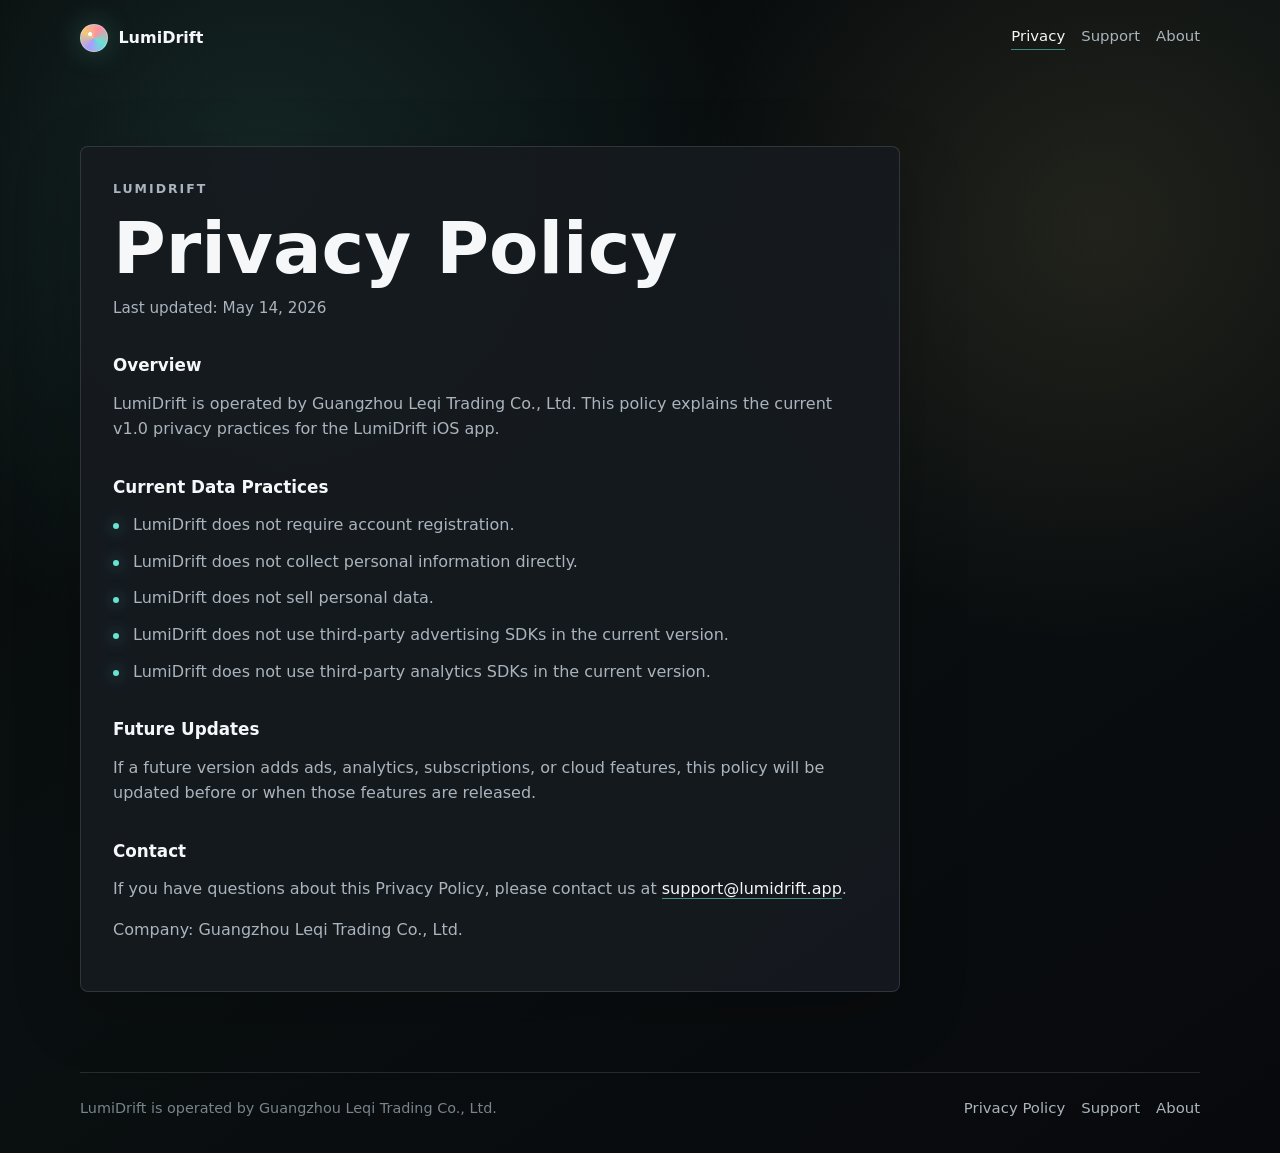
==== privacy/index.html @ 7e7a41c5 "v1.0" ====
<!doctype html>
<html lang="en">
  <head>
    <meta charset="utf-8">
    <meta name="viewport" content="width=device-width, initial-scale=1">
    <meta name="description" content="Privacy Policy for LumiDrift.">
    <title>Privacy Policy | LumiDrift</title>
    <link rel="canonical" href="https://lumidrift.app/privacy/">
    <link rel="stylesheet" href="../assets/css/style.css">
  </head>
  <body>
    <div class="ambient" aria-hidden="true">
      <span class="particle particle-a"></span>
      <span class="particle particle-c"></span>
      <span class="particle particle-e"></span>
    </div>

    <header class="site-header">
      <a class="brand" href="../" aria-label="LumiDrift home">
        <span class="brand-mark" aria-hidden="true"></span>
        <span>LumiDrift</span>
      </a>
      <nav class="site-nav" aria-label="Primary navigation">
        <a href="../privacy/index.html" aria-current="page">Privacy</a>
        <a href="../support/index.html">Support</a>
        <a href="../about/index.html">About</a>
      </nav>
    </header>

    <main class="content-page">
      <article class="policy-content">
        <p class="eyebrow">LumiDrift</p>
        <h1>Privacy Policy</h1>
        <p class="updated">Last updated: May 14, 2026</p>

        <section aria-labelledby="privacy-overview">
          <h2 id="privacy-overview">Overview</h2>
          <p>LumiDrift is operated by Guangzhou Leqi Trading Co., Ltd. This policy explains the current v1.0 privacy practices for the LumiDrift iOS app.</p>
        </section>

        <section aria-labelledby="privacy-data">
          <h2 id="privacy-data">Current Data Practices</h2>
          <ul class="clean-list">
            <li>LumiDrift does not require account registration.</li>
            <li>LumiDrift does not collect personal information directly.</li>
            <li>LumiDrift does not sell personal data.</li>
            <li>LumiDrift does not use third-party advertising SDKs in the current version.</li>
            <li>LumiDrift does not use third-party analytics SDKs in the current version.</li>
          </ul>
        </section>

        <section aria-labelledby="privacy-updates">
          <h2 id="privacy-updates">Future Updates</h2>
          <p>If a future version adds ads, analytics, subscriptions, or cloud features, this policy will be updated before or when those features are released.</p>
        </section>

        <section aria-labelledby="privacy-contact">
          <h2 id="privacy-contact">Contact</h2>
          <p>If you have questions about this Privacy Policy, please contact us at <a href="mailto:support@lumidrift.app">support@lumidrift.app</a>.</p>
          <p>Company: Guangzhou Leqi Trading Co., Ltd.</p>
        </section>
      </article>
    </main>

    <footer class="site-footer">
      <p>LumiDrift is operated by Guangzhou Leqi Trading Co., Ltd.</p>
      <nav aria-label="Footer navigation">
        <a href="../privacy/index.html">Privacy Policy</a>
        <a href="../support/index.html">Support</a>
        <a href="../about/index.html">About</a>
      </nav>
    </footer>
  </body>
</html>
---- assets/css/style.css ----
:root {
  color-scheme: dark;
  --bg: #070809;
  --panel: rgba(18, 22, 26, 0.78);
  --panel-strong: rgba(22, 27, 32, 0.92);
  --line: rgba(255, 255, 255, 0.12);
  --text: #f5f7f8;
  --muted: #aab4bc;
  --subtle: #78838c;
  --teal: #66e3d1;
  --violet: #a99cff;
  --gold: #f2c879;
  --rose: #ff8fa3;
  --max: 1120px;
}

* {
  box-sizing: border-box;
}

html {
  min-height: 100%;
  background: var(--bg);
}

body {
  min-height: 100vh;
  margin: 0;
  overflow-x: hidden;
  background:
    radial-gradient(circle at 20% 15%, rgba(102, 227, 209, 0.13), transparent 30rem),
    radial-gradient(circle at 86% 20%, rgba(242, 200, 121, 0.1), transparent 26rem),
    linear-gradient(145deg, #070809 0%, #0a1011 45%, #08090c 100%);
  color: var(--text);
  font-family: ui-sans-serif, system-ui, -apple-system, BlinkMacSystemFont, "Segoe UI", sans-serif;
  line-height: 1.6;
}

body::before {
  position: fixed;
  inset: 0;
  z-index: -3;
  pointer-events: none;
  content: "";
  background-image:
    radial-gradient(circle, rgba(255, 255, 255, 0.4) 0 1px, transparent 1.4px),
    radial-gradient(circle, rgba(102, 227, 209, 0.28) 0 1px, transparent 1.6px);
  background-position: 0 0, 44px 72px;
  background-size: 92px 92px, 128px 128px;
  mask-image: linear-gradient(to bottom, black, transparent 78%);
  opacity: 0.34;
}

a {
  color: inherit;
  text-decoration: none;
}

a:focus-visible,
button:focus-visible {
  outline: 2px solid var(--teal);
  outline-offset: 4px;
}

.ambient {
  position: fixed;
  inset: 0;
  z-index: -2;
  overflow: hidden;
  pointer-events: none;
}

.ambient::before,
.ambient::after {
  position: absolute;
  width: 62rem;
  height: 62rem;
  border: 1px solid rgba(255, 255, 255, 0.08);
  border-radius: 999px;
  content: "";
  filter: blur(0.2px);
  opacity: 0.42;
}

.ambient::before {
  top: -34rem;
  right: -28rem;
}

.ambient::after {
  bottom: -42rem;
  left: -34rem;
}

.particle {
  position: absolute;
  display: block;
  width: 0.42rem;
  height: 0.42rem;
  border-radius: 50%;
  box-shadow: 0 0 28px currentColor;
  opacity: 0.72;
}

.particle-a {
  top: 17%;
  left: 12%;
  color: var(--teal);
}

.particle-b {
  top: 31%;
  right: 18%;
  color: var(--gold);
}

.particle-c {
  top: 56%;
  left: 24%;
  color: var(--violet);
}

.particle-d {
  right: 10%;
  bottom: 28%;
  color: var(--rose);
}

.particle-e {
  right: 35%;
  bottom: 14%;
  color: var(--teal);
}

.particle-f {
  top: 72%;
  left: 7%;
  color: var(--gold);
}

.site-header,
.site-footer,
main {
  width: min(100% - 32px, var(--max));
  margin-inline: auto;
}

.site-header {
  display: flex;
  align-items: center;
  justify-content: space-between;
  gap: 1rem;
  padding: 1.1rem 0;
}

.brand {
  display: inline-flex;
  align-items: center;
  gap: 0.65rem;
  min-height: 2.5rem;
  color: var(--text);
  font-size: 1rem;
  font-weight: 700;
  letter-spacing: 0;
}

.brand-mark {
  width: 1.75rem;
  height: 1.75rem;
  border: 1px solid rgba(255, 255, 255, 0.28);
  border-radius: 50%;
  background:
    radial-gradient(circle at 35% 35%, #ffffff 0 0.12rem, transparent 0.14rem),
    conic-gradient(from 120deg, var(--teal), var(--violet), var(--gold), var(--rose), var(--teal));
  box-shadow: 0 0 28px rgba(102, 227, 209, 0.26);
}

.site-nav,
.site-footer nav {
  display: flex;
  flex-wrap: wrap;
  align-items: center;
  gap: 0.75rem 1rem;
}

.site-nav a,
.site-footer a {
  color: var(--muted);
  font-size: 0.93rem;
  transition: color 160ms ease, border-color 160ms ease;
}

.site-nav a {
  border-bottom: 1px solid transparent;
}

.site-nav a:hover,
.site-nav a[aria-current="page"],
.site-footer a:hover {
  color: var(--text);
  border-color: rgba(102, 227, 209, 0.55);
}

.hero {
  position: relative;
  display: grid;
  min-height: min(72vh, 680px);
  padding: 5rem 0 3rem;
  place-items: center;
}

.hero-copy {
  position: relative;
  z-index: 1;
  max-width: 760px;
  text-align: center;
}

.eyebrow {
  margin: 0 0 0.85rem;
  color: var(--teal);
  font-size: 0.78rem;
  font-weight: 700;
  letter-spacing: 0.16em;
  text-transform: uppercase;
}

h1,
h2,
p {
  margin-top: 0;
}

h1 {
  margin-bottom: 1rem;
  font-size: clamp(3.1rem, 12vw, 7.6rem);
  line-height: 0.92;
  letter-spacing: 0;
}

.hero-lede {
  max-width: 680px;
  margin: 0 auto;
  color: var(--muted);
  font-size: clamp(1.08rem, 2.6vw, 1.42rem);
}

.hero-visual {
  position: absolute;
  inset: 8% 0 0;
  overflow: hidden;
  pointer-events: none;
}

.hero-visual::before {
  position: absolute;
  inset: 14% 4% 12%;
  border: 1px solid rgba(255, 255, 255, 0.08);
  border-radius: 50%;
  content: "";
  filter: blur(0.2px);
  transform: rotate(-9deg);
}

.hero-visual::after {
  position: absolute;
  top: 50%;
  left: 50%;
  width: min(76vw, 820px);
  aspect-ratio: 1;
  border: 1px solid rgba(102, 227, 209, 0.24);
  border-radius: 50%;
  content: "";
  transform: translate(-50%, -50%) rotate(18deg);
  box-shadow:
    inset 0 0 90px rgba(102, 227, 209, 0.08),
    0 0 90px rgba(169, 156, 255, 0.08);
}

.hero-visual span {
  position: absolute;
  left: 50%;
  width: min(70vw, 760px);
  height: 1px;
  background: linear-gradient(90deg, transparent, rgba(102, 227, 209, 0.75), rgba(242, 200, 121, 0.55), transparent);
  opacity: 0.75;
  transform-origin: left center;
}

.hero-visual span:nth-child(1) {
  top: 42%;
  transform: rotate(-18deg) translateX(-48%);
}

.hero-visual span:nth-child(2) {
  top: 53%;
  transform: rotate(7deg) translateX(-52%);
}

.hero-visual span:nth-child(3) {
  top: 62%;
  transform: rotate(22deg) translateX(-45%);
}

.feature-grid {
  display: grid;
  grid-template-columns: repeat(4, 1fr);
  gap: 0.85rem;
  padding: 0 0 5rem;
}

.feature-card {
  min-height: 132px;
  padding: 1.1rem;
  border: 1px solid var(--line);
  border-radius: 8px;
  background: var(--panel);
  box-shadow: 0 20px 60px rgba(0, 0, 0, 0.18);
  backdrop-filter: blur(16px);
}

.feature-card h2 {
  max-width: 14rem;
  margin: 1.45rem 0 0;
  font-size: 1rem;
  line-height: 1.35;
  letter-spacing: 0;
}

.feature-dot {
  display: block;
  width: 0.72rem;
  height: 0.72rem;
  border-radius: 50%;
  box-shadow: 0 0 22px currentColor;
}

.dot-teal {
  color: var(--teal);
  background: var(--teal);
}

.dot-violet {
  color: var(--violet);
  background: var(--violet);
}

.dot-gold {
  color: var(--gold);
  background: var(--gold);
}

.dot-rose {
  color: var(--rose);
  background: var(--rose);
}

.content-page {
  display: grid;
  min-height: 64vh;
  padding: 4.4rem 0 5rem;
  align-items: start;
}

.policy-content {
  max-width: 820px;
  padding: 2rem;
  border: 1px solid var(--line);
  border-radius: 8px;
  background: var(--panel-strong);
  box-shadow: 0 20px 70px rgba(0, 0, 0, 0.2);
}

.policy-content h1 {
  margin-bottom: 0.75rem;
  font-size: clamp(2.25rem, 8vw, 4.5rem);
  line-height: 1;
}

.policy-content h2 {
  margin: 2rem 0 0.7rem;
  font-size: 1.05rem;
  letter-spacing: 0;
}

.policy-content p {
  color: var(--muted);
}

.policy-content a,
.text-link {
  color: var(--text);
  border-bottom: 1px solid rgba(102, 227, 209, 0.6);
}

.updated {
  color: var(--subtle);
  font-size: 0.95rem;
}

.clean-list {
  display: grid;
  gap: 0.7rem;
  margin: 0;
  padding: 0;
  color: var(--muted);
  list-style: none;
}

.clean-list li {
  position: relative;
  padding-left: 1.25rem;
}

.clean-list li::before {
  position: absolute;
  top: 0.7rem;
  left: 0;
  width: 0.38rem;
  height: 0.38rem;
  border-radius: 50%;
  background: var(--teal);
  content: "";
  box-shadow: 0 0 16px rgba(102, 227, 209, 0.7);
}

.site-footer {
  display: flex;
  align-items: center;
  justify-content: space-between;
  gap: 1rem;
  padding: 1.5rem 0 2rem;
  border-top: 1px solid var(--line);
}

.site-footer p {
  margin: 0;
  color: var(--subtle);
  font-size: 0.9rem;
}

@media (max-width: 860px) {
  .site-header,
  .site-footer {
    align-items: flex-start;
    flex-direction: column;
  }

  .hero {
    min-height: 64vh;
    padding-top: 4rem;
  }

  .feature-grid {
    grid-template-columns: repeat(2, 1fr);
  }
}

@media (max-width: 560px) {
  .site-header,
  .site-footer,
  main {
    width: min(100% - 24px, var(--max));
  }

  .site-nav {
    gap: 0.6rem 0.85rem;
  }

  .hero {
    min-height: 62vh;
    padding: 3.2rem 0 2.4rem;
    place-items: center start;
  }

  .hero-copy {
    text-align: left;
  }

  h1 {
    font-size: clamp(3rem, 18vw, 4.6rem);
  }

  .hero-visual::after {
    width: 112vw;
  }

  .feature-grid {
    grid-template-columns: 1fr;
    padding-bottom: 3.5rem;
  }

  .feature-card {
    min-height: 104px;
  }

  .content-page {
    padding: 3rem 0 3.5rem;
  }

  .policy-content {
    padding: 1.25rem;
  }
}

@media (prefers-reduced-motion: reduce) {
  *,
  *::before,
  *::after {
    scroll-behavior: auto !important;
  }
}
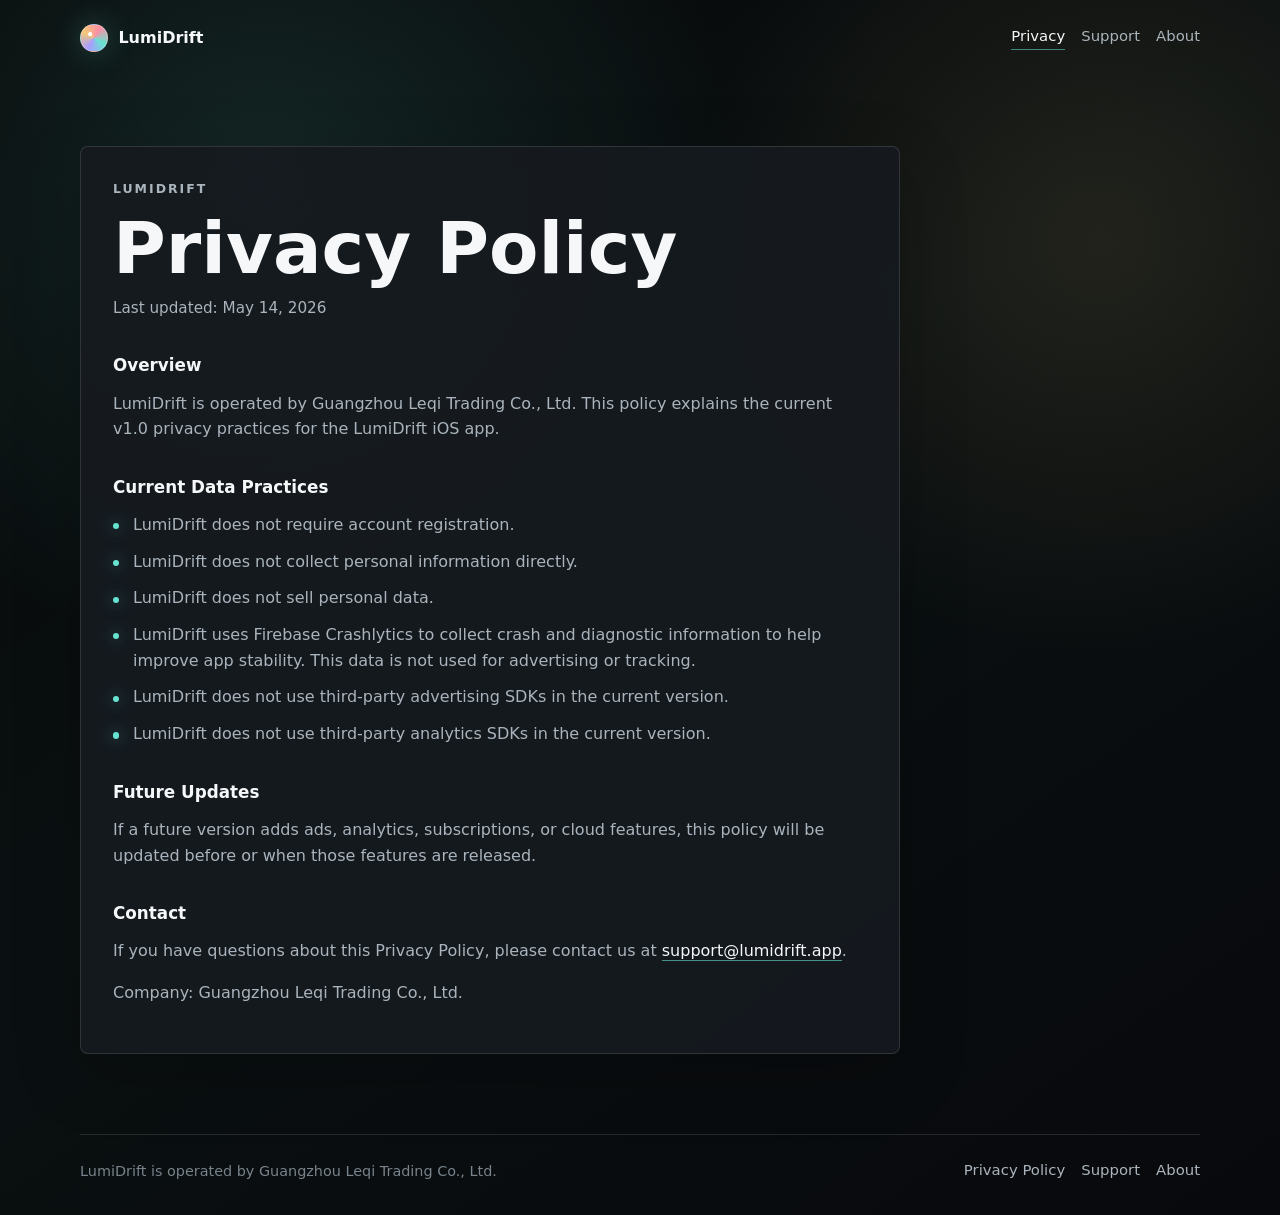
==== commit 5b8f4560: "1" ====
--- a/privacy/index.html
+++ b/privacy/index.html
@@ -44,6 +44,7 @@
             <li>LumiDrift does not require account registration.</li>
             <li>LumiDrift does not collect personal information directly.</li>
             <li>LumiDrift does not sell personal data.</li>
+            <li>LumiDrift uses Firebase Crashlytics to collect crash and diagnostic information to help improve app stability. This data is not used for advertising or tracking.</li>
             <li>LumiDrift does not use third-party advertising SDKs in the current version.</li>
             <li>LumiDrift does not use third-party analytics SDKs in the current version.</li>
           </ul>
